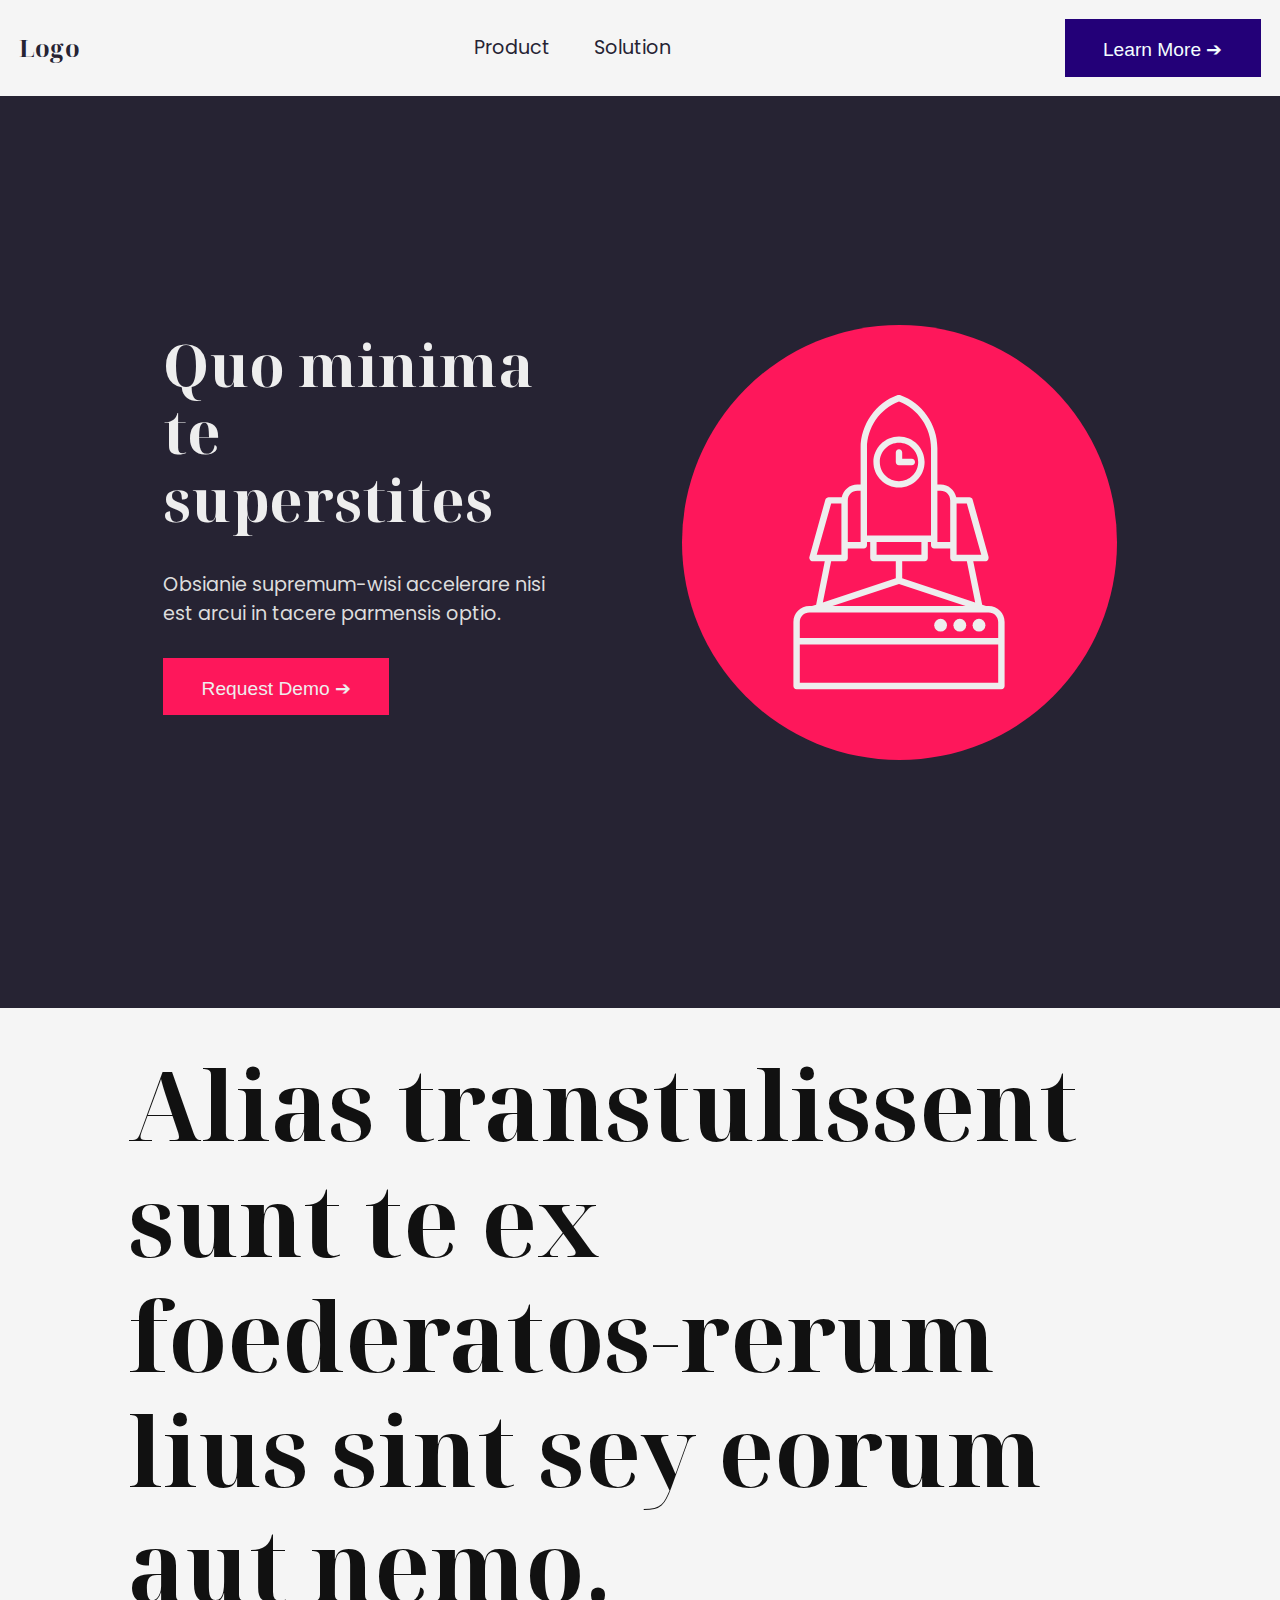
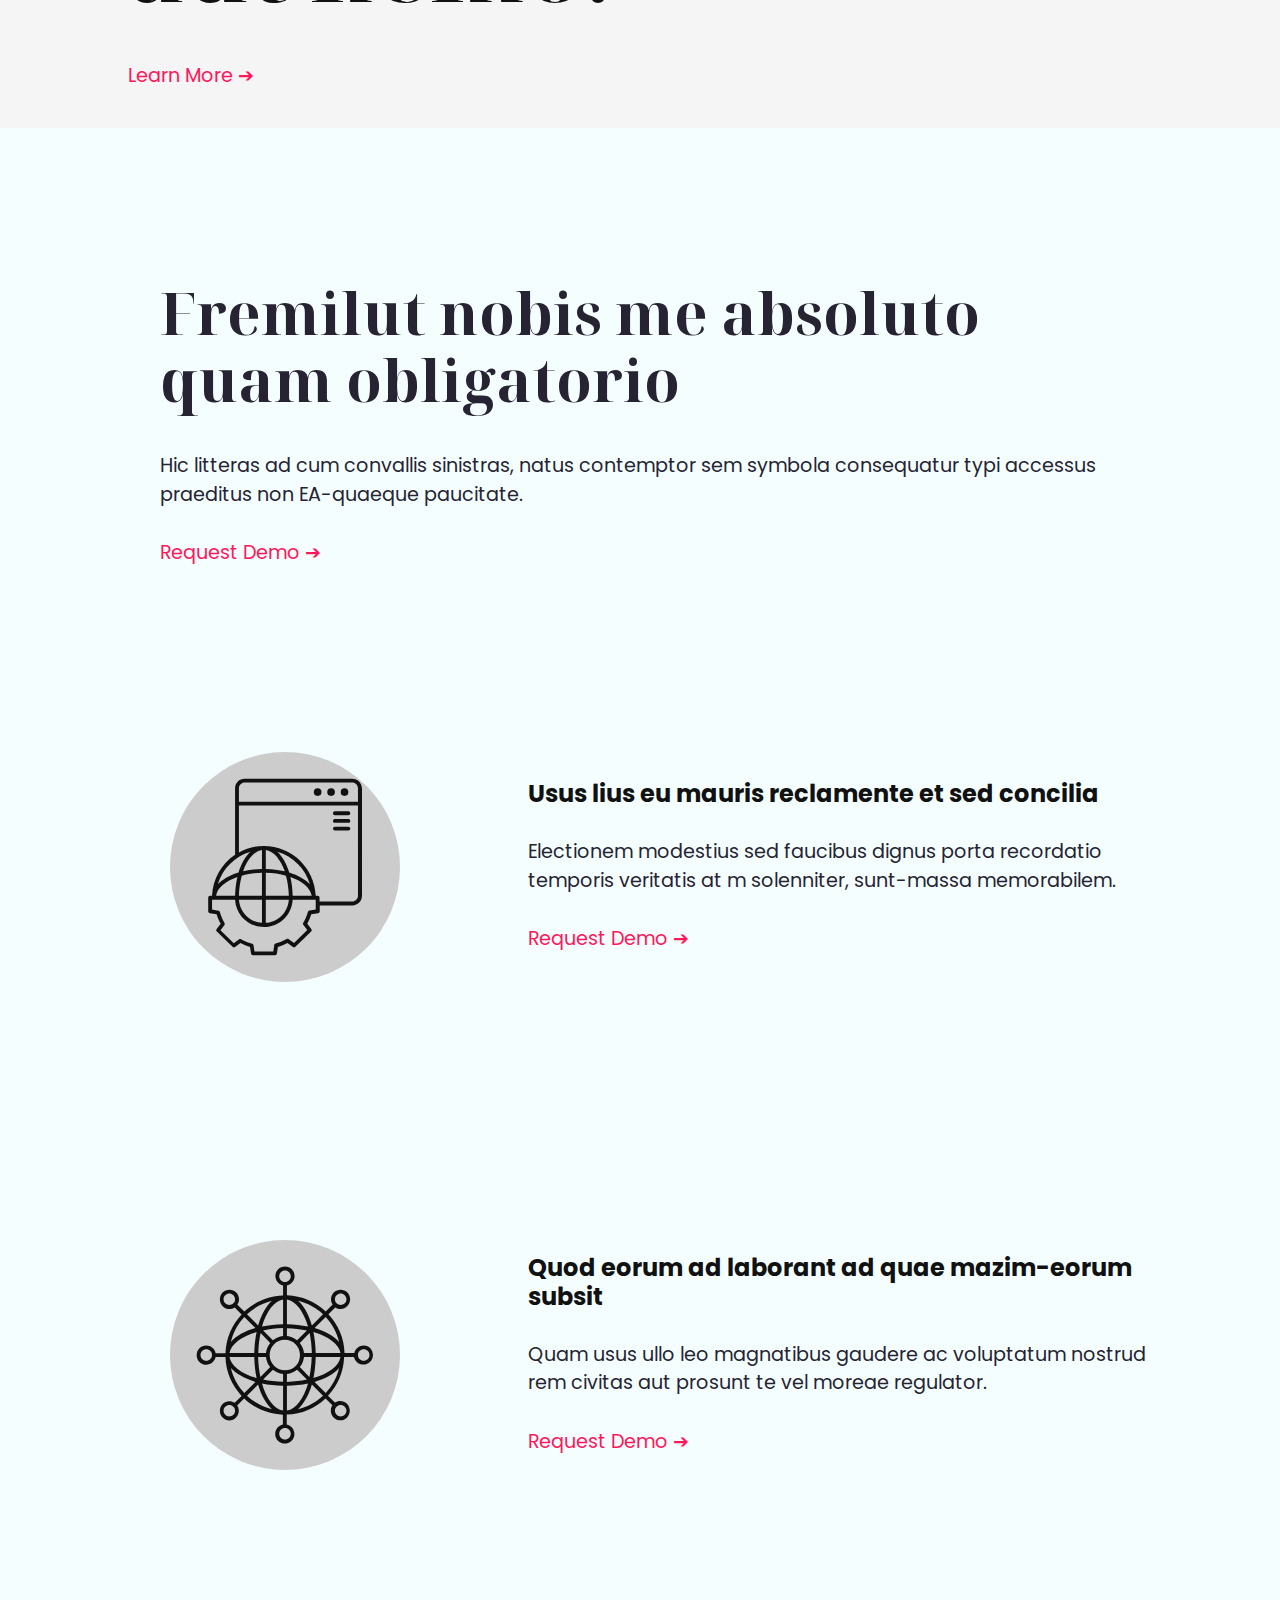
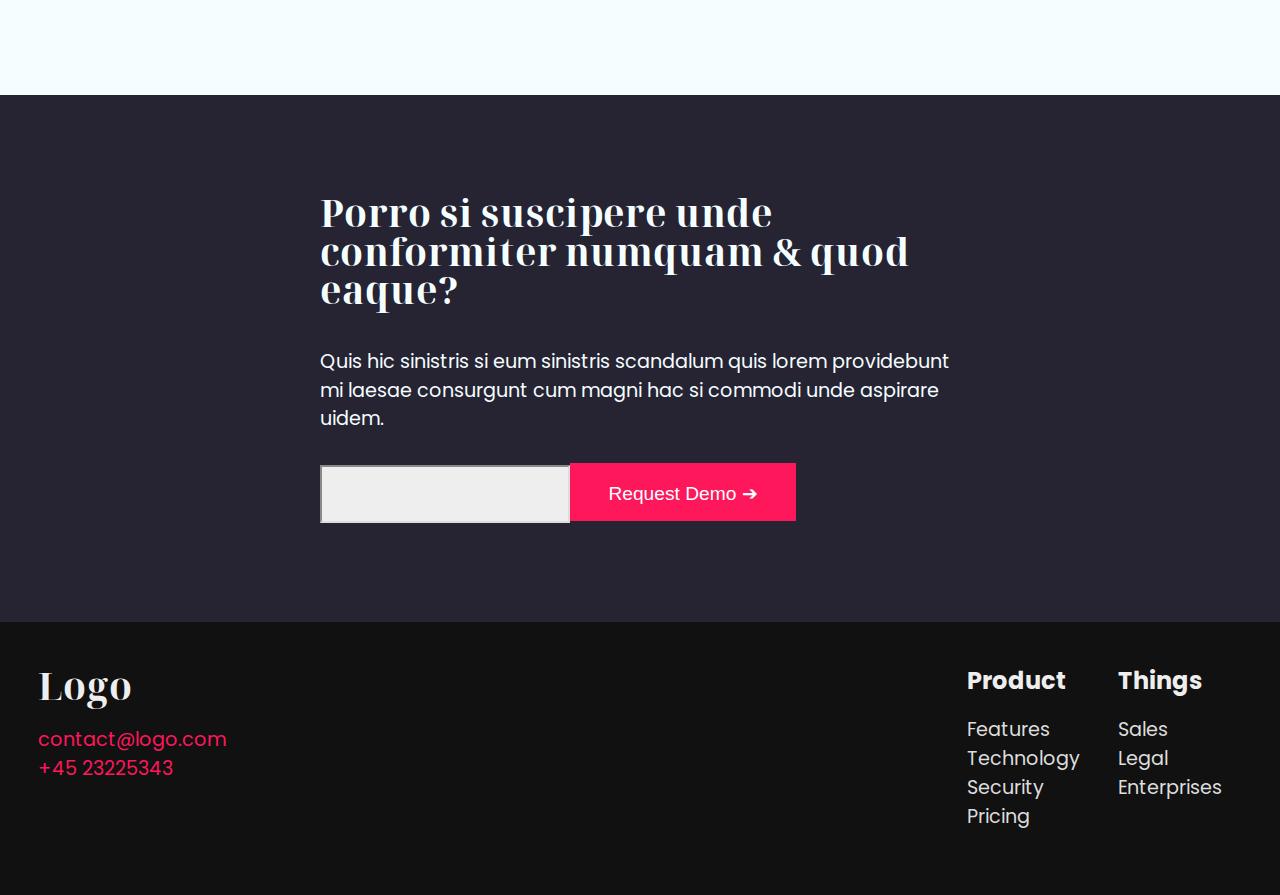
==== 13c.01.02.colors-and-animations/index.html @ 71c83ac6 "exercises" ====
<!DOCTYPE html>
<html lang="en">
  <head>
    <meta charset="UTF-8" />
    <meta name="viewport" content="width=device-width, initial-scale=1.0" />
    <meta http-equiv="X-UA-Compatible" content="ie=edge" />
    <title>Color Assignment</title>
    <!-- Template adapted from https://www.freecodecamp.org/news/basic-html5-template-boilerplate-code-example/ -->
    <!-- Inspired by https://cequence.io/ & https://wage.numbered.studio/ for educational purpose-->
    <!-- Lorem Ipsum from https://loremizr.monkeymatt.com/ -->
    <!-- SVGs from https://www.svgrepo.com/ -->
    <link rel="preconnect" href="https://fonts.googleapis.com">
    <link rel="preconnect" href="https://fonts.gstatic.com" crossorigin>
    <link href="https://fonts.googleapis.com/css2?family=Noto+Serif+Display:wght@500&family=Poppins:wght@400;600&display=swap" rel="stylesheet">
    <link rel="stylesheet" href="style.css" />
  </head>
  <body>
    <nav>
        <a class="logo" href="index.html">Logo</a>
        <div>
          <ul>
            <li><a href="#product">Product</a></li>
            <li><a href="#solution">Solution</a></li>
          </ul>
        </div>
        <button type="button">Learn More &#x2794;</button>
      </ul>
    </nav>
    <header>
      <div class="header_text">
        <h1>Quo minima te superstites</h1>
        <p>
          Obsianie supremum-wisi accelerare nisi est arcui in tacere parmensis optio.
        </p>
        <button class="dark_button" type="button">Request Demo &#x2794;</button>
      </div>
      <div class="header_graphics">
        <object data="graphics/website-optimization-layout-svgrepo-com.svg"> </object>
      </div>
    </header>
    <main>
    <section class="highlight">
      <div>
        <h2>
          Alias transtulissent sunt te ex foederatos-rerum lius sint
          sey eorum aut nemo.
        </h2>
        <a>Learn More &#x2794;</a>
      </div>
    </section>
    <section id="product">
      <article>
        <section class="product_text">
          <h2>Fremilut nobis me absoluto quam obligatorio</h3>
          <p>
            Hic litteras ad cum convallis sinistras, natus contemptor sem
            symbola consequatur typi accessus praeditus non EA-quaeque
            paucitate.
          </p>
          <a>Request Demo &#x2794;</a>
        </section>
      </article>
      <article>
        <section class="product_graphics">
          <object data="graphics/website-configuration-setting-svgrepo-com.svg"> </object>
        </section>
        <section class="product_text">
          <h3>Usus lius eu mauris reclamente et sed concilia</h3>
          <p>
            Electionem modestius sed faucibus dignus porta recordatio temporis
            veritatis at m solenniter, sunt-massa memorabilem.
          </p>
          <a href="">Request Demo &#x2794;</a>
        </section>
      </article>
      <article>
        <section class="product_graphics">
          <object data="graphics/website-network-server-svgrepo-com.svg"> </object>
        </section>
        <section class="product_text">
          <h3>
            Quod eorum ad laborant ad quae mazim-eorum subsit
          </h3>
          <p>
            Quam usus ullo leo magnatibus gaudere ac voluptatum nostrud rem
            civitas aut prosunt te vel moreae regulator.
          </p>
          <a href="">Request Demo &#x2794;</a>
        </section>
      </article>
    </section>
    
    <section id="request">
      <div>
        <h2>Porro si suscipere unde conformiter numquam & quod eaque?</h2>
        <p>
          Quis hic sinistris si eum sinistris scandalum quis lorem providebunt mi
          laesae consurgunt cum magni hac si commodi unde aspirare uidem.
        </p>
        <input type="text"></input><button type="button">Request Demo &#x2794;</button>
      </div>
    </section>
    </main>
    <footer>
      <section>
        <h2 class="logo">Logo</h2>
        <ul>
          <li><a href="">contact@logo.com</a></li>
          <li><a href="">+45 23225343</a></li>
        </ul>
      </section>
      <section class="left">
        <div>
          <h3>Product</h3>
          <ul>
            <li><a href="">Features</a></li>
            <li><a href="">Technology</a></li>
            <li><a href="">Security</a></li>
            <li><a href="">Pricing</a></li>
          </ul>
        </div>
        <div>
          <h3>Things</h3>
          <ul>
            <li><a href="">Sales</a></li>
            <li><a href="">Legal</a></li>
            <li><a href="">Enterprises</a></li>
          </ul>
        </div>
      </section>
    </footer>
    <script src="script.js"></script>
  </body>
</html>
---- 13c.01.02.colors-and-animations/style.css ----
/* Resetter */
* {
  margin: 0px;
  padding: 0px;
  list-style: none;
}

/* variables */
:root {
  --color-primary1: #f4feff;
  --color-primary2: #f5f5f5;
  --color-secondary1: #262333;
  /*  --color-secondary1: #3c3947; */
  --color-secondary2: #676b82;
  --color-accent1: #230078;
  --color-accent2: #fe175b;
  /* Notice you can do this: --color-accent2: var(--color-accent1);*/
}

/* Fonts */
html {
  font-family: "Poppins", sans-serif;
  font-size: 1.2em;
}

h1,
h2,
h3 {
  color: #111;
  font-family: "Noto Serif Display", serif;
  margin-bottom: 1rem;
}

h1 {
  color: #eee;
  font-size: 3.052rem;
  line-height: 3.5rem;
  margin-bottom: 2rem;
}

h2 {
  font-size: 1.953rem;
  line-height: 2rem;
  margin-bottom: 2rem;
}

h3 {
  font-family: "Poppins", sans-serif;
  font-size: 1.25rem;
  line-height: 1.5rem;
  margin-bottom: 1.5rem;
}

p {
  color: #222;
  font-family: "Poppins", sans-serif;
  font-size: 1rem;
  line-height: 1.5rem;
  margin-bottom: 1.5rem;
}

a {
  text-decoration: none;
  color: var(--color-accent2);
}

a:hover {
  text-decoration: underline;
}

/* UI Elements */
button {
  display: inline-block;
  height: 3rem;
  padding: 1rem 2rem;
  border: none;
  font-size: 1rem;
  text-align: center;
  text-decoration: none;
  background-color: #222;
  color: #eee;
}

.dark_button {
  background-color: var(--color-accent2);
}

input[type="text"] {
  box-sizing: border-box;
  width: 250px;
  height: 3rem;
  padding: 1rem 1rem;
  font-size: 1rem;
  text-align: left;
  background-color: #eee;
  border-color: #ddd;
  color: #222;
}

/* Menu */
nav {
  display: flex;
  padding: 1rem;
  justify-content: space-between;
  align-items: center;
  background-color: var(--color-primary2);
}

nav a {
  color: var(--color-secondary1);
  text-decoration: none;
}

nav a.logo {
  font-family: "Noto Serif Display", serif;
  font-size: 1.25rem;
  font-weight: bold;
}

nav li {
  display: inline-block;
  margin: 0px 1rem;
}
nav button {
  color: var(--color-primary1);
  background-color: var(--color-accent1);
}

/* Header */
header {
  display: flex;
  min-height: 80vh;
  padding: 5rem;
  align-items: center;
  justify-content: space-around;
  flex-wrap: wrap;
  background-color: var(--color-secondary1);
}

header p {
  color: #dddddd;
}

header button {
  margin-bottom: 3rem;
}

.header_text {
  width: 30vw;
  min-width: 300px;
}

.header_graphics {
  width: 25vw;
  height: 25vw;
  min-width: 250px;
  min-height: 250px;
  border-radius: 250px;
  background-color: var(--color-accent2);
  margin-bottom: 1rem;
  padding: 3rem;
}
.header_graphics object {
  width: 100%;
  height: 100%;
}

.header_graphics object svg path {
  fill: #f00;
}

/* product section */
#product {
  padding: 5rem 3rem;
  background-color: var(--color-primary1);
}

#product h2 {
  font-size: 3.052rem;
  line-height: 3.5rem;
  color: var(--color-secondary1);
}
#product p {
  color: var(--color-secondary1);
}

#product article {
  display: flex;
  min-height: 50vh;
  padding: 1rem;
  flex-wrap: wrap;
  align-items: center;
  justify-content: space-around;
}

#product article:first-child {
  min-height: 40vh;
}

.product_text {
  width: 50vw;
  min-width: 300px;
}

#product article:first-child .product_text {
  width: 75vw;
  min-width: 300px;
}

.product_graphics {
  width: 15vw;
  height: 15vw;
  min-width: 150px;
  min-height: 150px;
  padding: 1rem;
  margin: 3rem;
  background-color: #ccc;
  border-radius: 300px;
}
.product_graphics object {
  width: 100%;
  height: 100%;
}

/* highlight sections */
.highlight {
  display: flex;
  min-height: 70vh;
  padding: 2rem;
  align-items: center;
  justify-content: space-around;
  background-color: var(--color-primary2);
}

.highlight div {
  width: 80vw;
}

.highlight div h2 {
  font-size: 5.005rem;
  line-height: 6rem;
}

.dark {
  background-color: #222;
}

.dark h2 {
  color: #eee;
}

.dark a {
  color: #ccc;
}

/* request section */
#request {
  display: flex;
  min-height: 50vh;
  padding: 2rem;
  align-items: center;
  justify-content: space-around;
  background-color: var(--color-secondary1);
}

#request h2 {
  color: var(--color-primary1);
}
#request p {
  color: var(--color-primary1);
}
#request button {
  background-color: var(--color-accent2);
  color: var(--color-primary1);
}
#request div {
  width: 50vw;
  min-width: 300px;
}

/* Footer */
footer {
  display: flex;
  padding: 5vh 2rem;
  align-items: top;
  flex-wrap: wrap;
  justify-content: space-between;
  background-color: #111;
  color: var(--color-primary1);
}
footer section:first-of-type a {
  color: var(--color-accent2);
}

footer h2,
footer h3 {
  color: #eee;
  margin-bottom: 1rem;
}

footer a {
  color: #ddd;
}

footer section.left {
  display: flex;
  max-width: 50vw;
  align-items: top;
  flex-wrap: wrap;
  justify-content: space-between;
}

footer section div {
  margin: 0px 1rem 1rem 1rem;
}

@media screen and (max-width: 768px) {
  html {
    font-size: 0.9em;
  }

  #product h2 {
    font-size: 1.953rem;
    line-height: 2rem;
    margin-bottom: 2rem;
  }
  .highlight div h2 {
    font-size: 3.052rem;
    line-height: 3.5rem;
  }
}
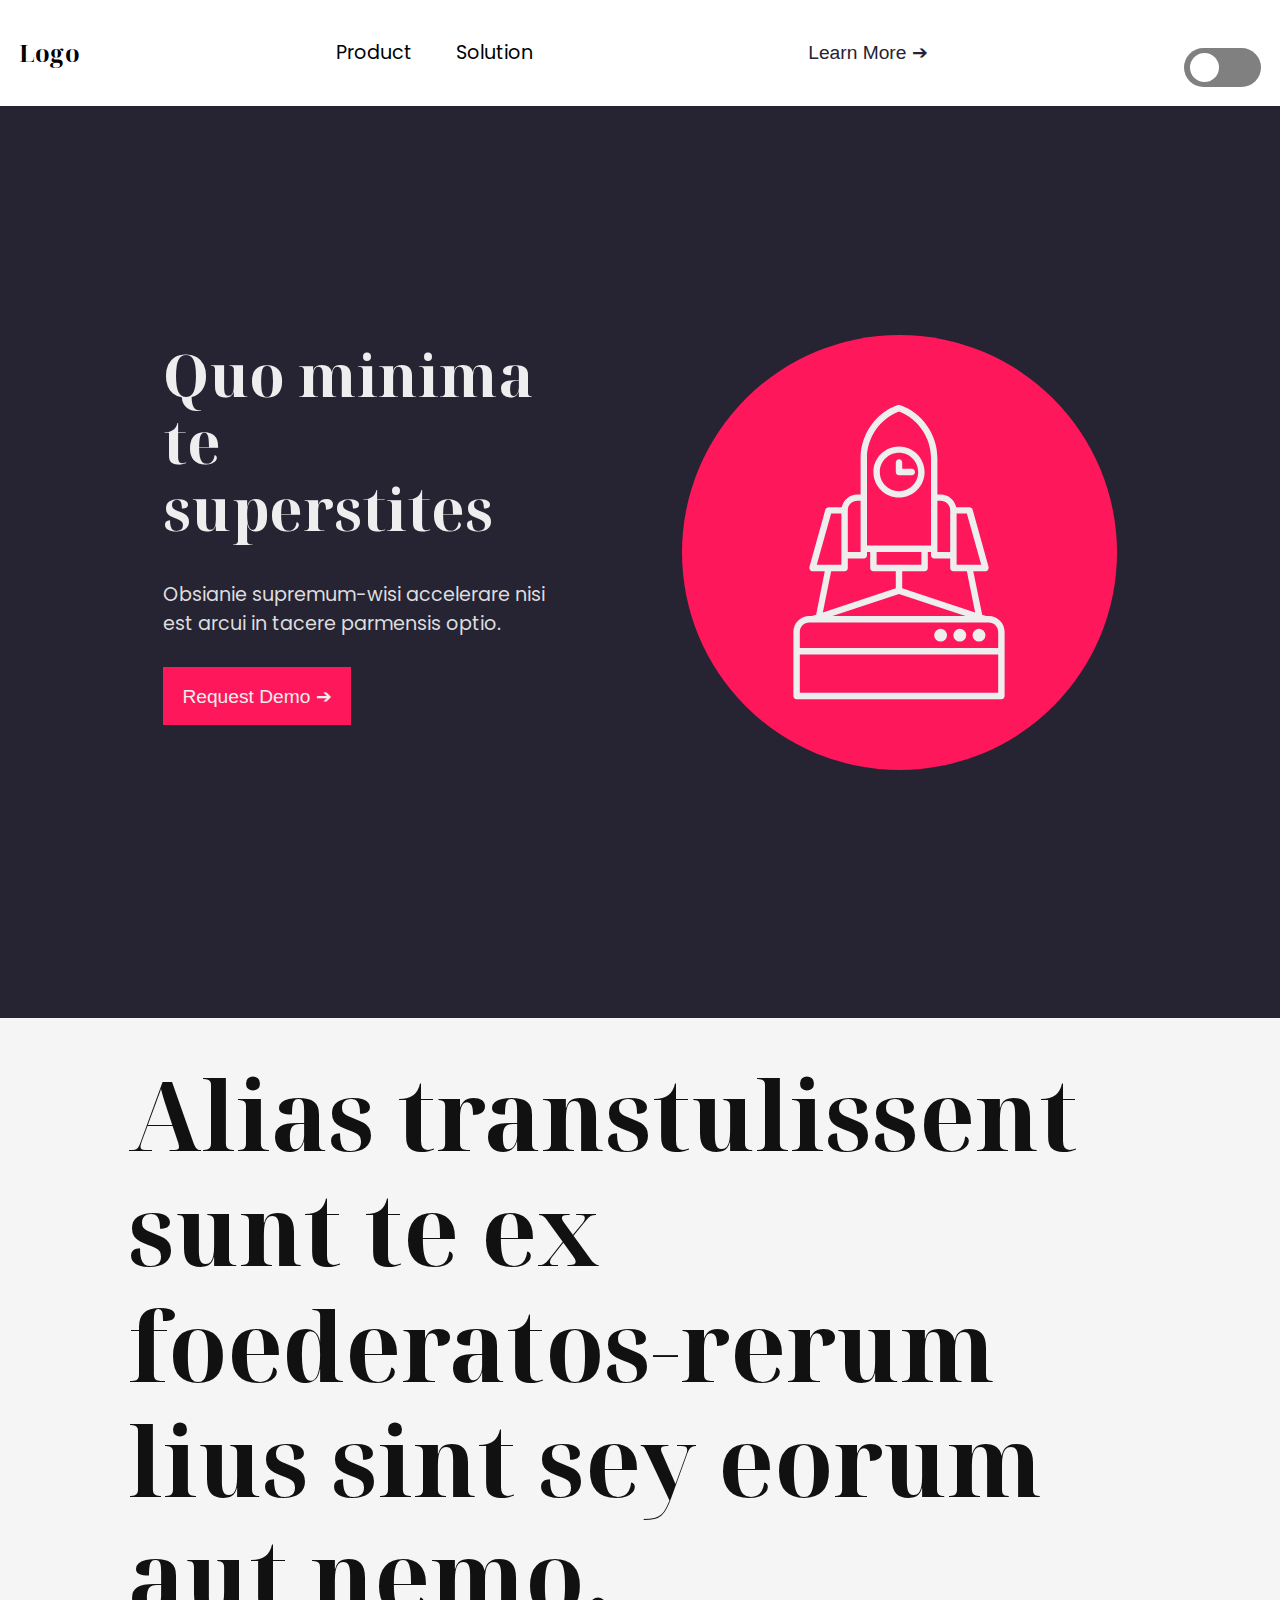
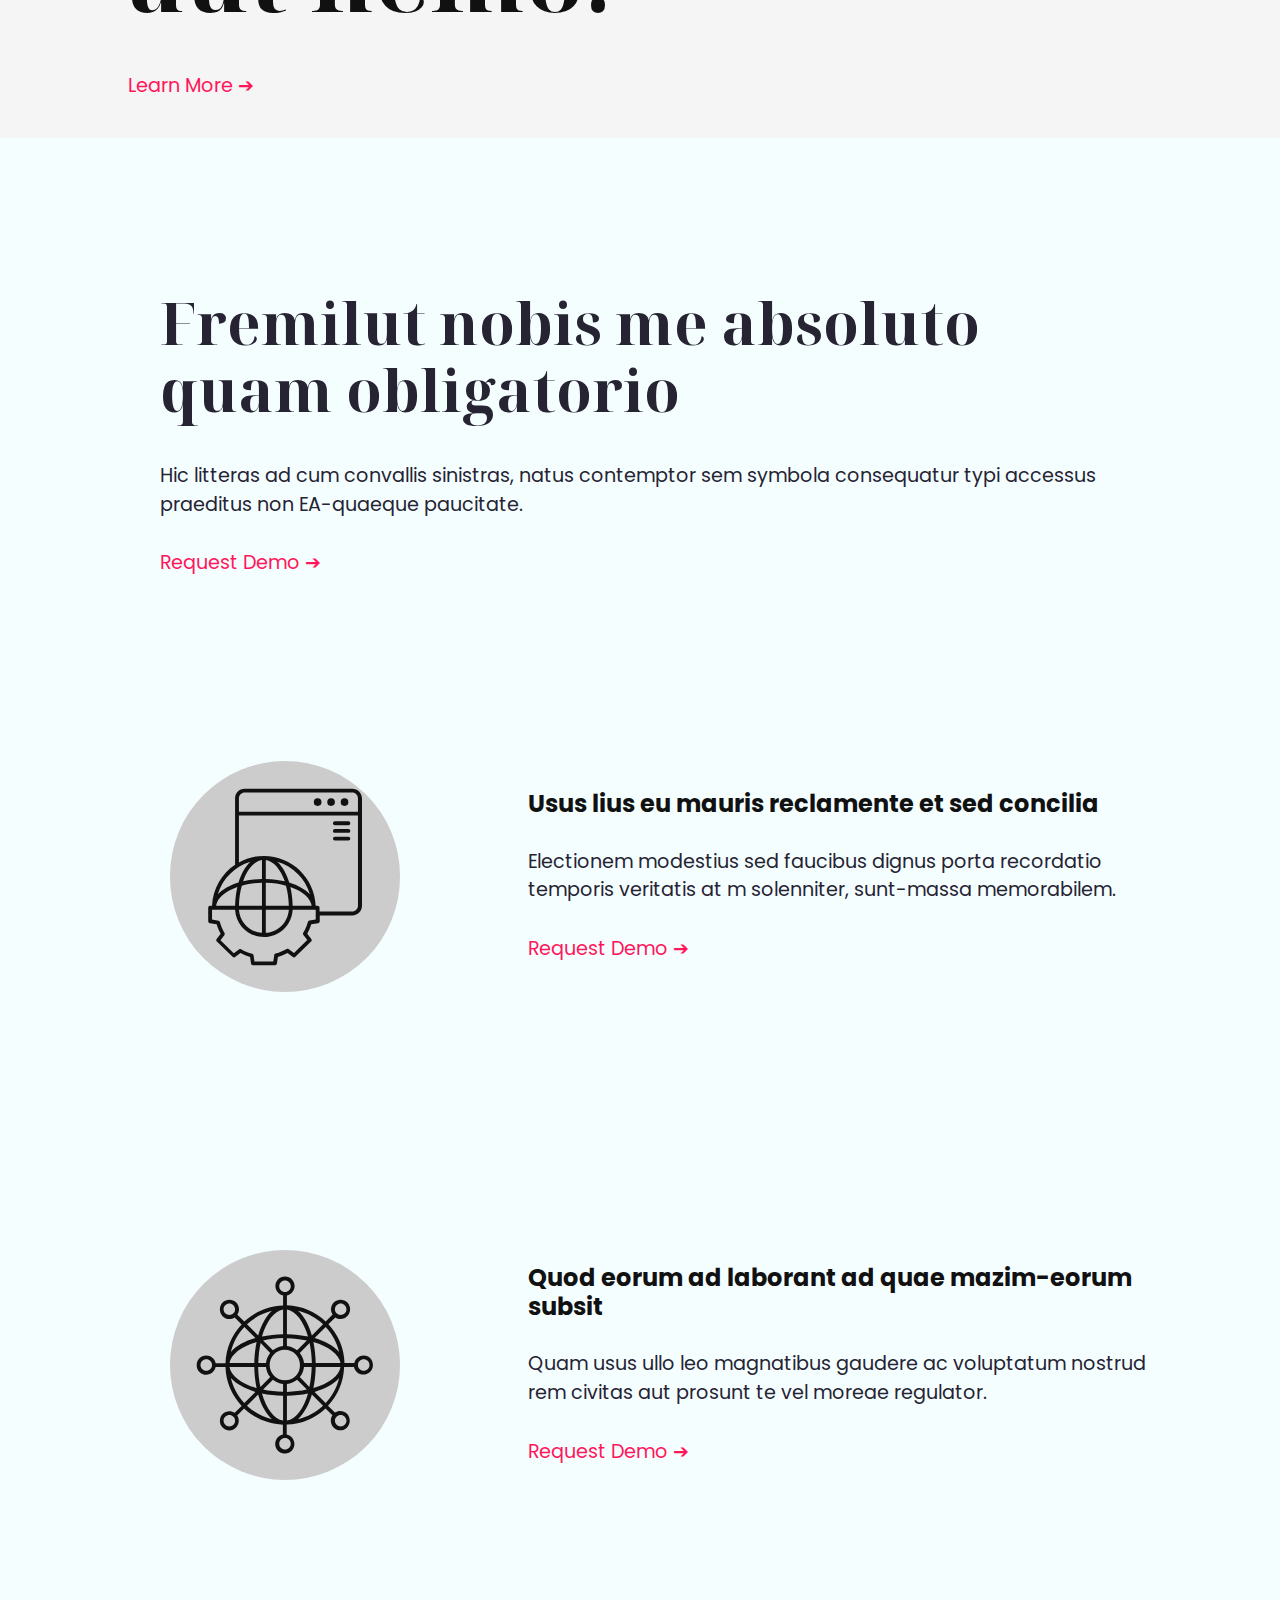
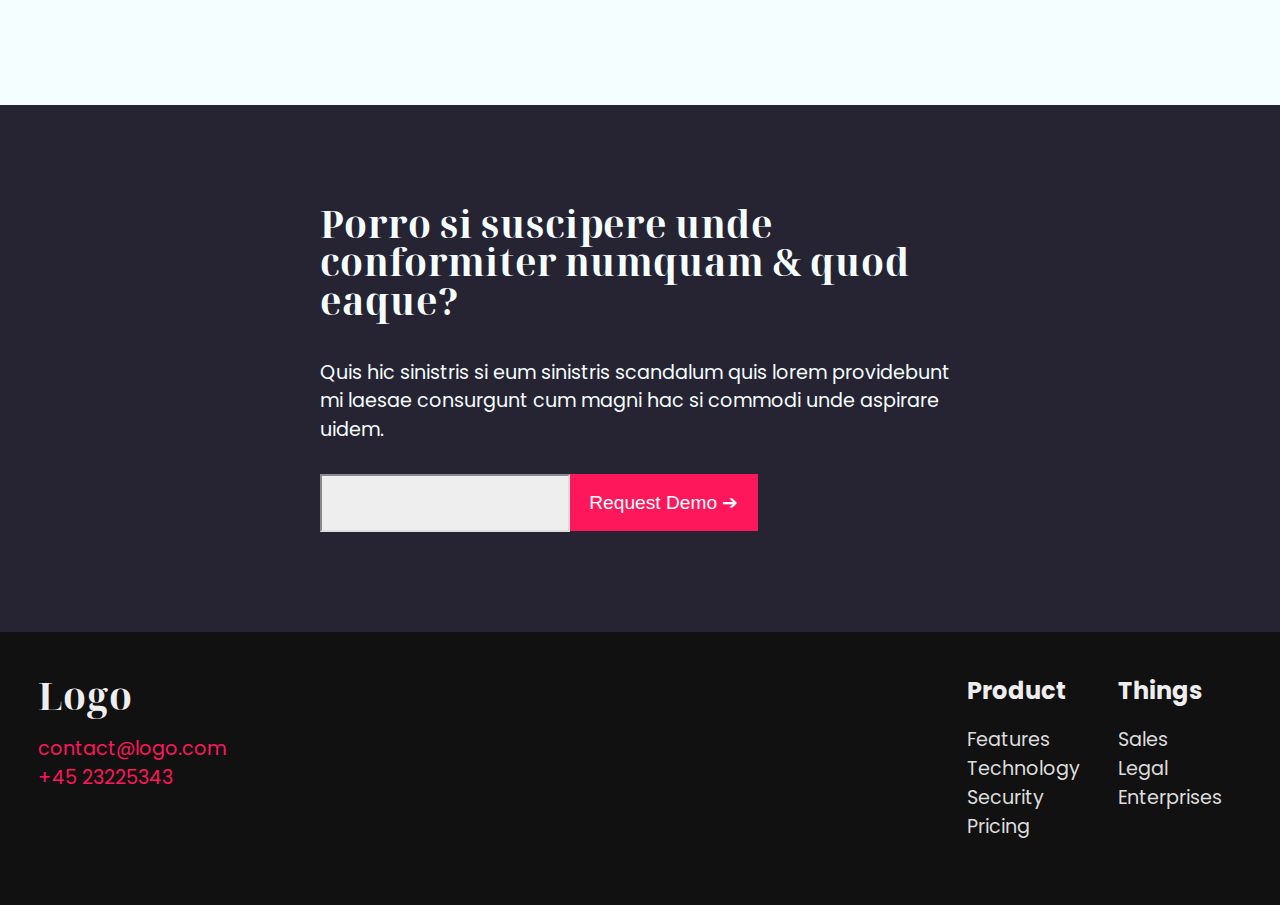
==== commit 1ccd0365: "motion one and paralax" ====
--- a/13c.01.02.colors-and-animations/index.html
+++ b/13c.01.02.colors-and-animations/index.html
@@ -24,6 +24,9 @@
           </ul>
         </div>
         <button type="button">Learn More &#x2794;</button>
+        <div class="toggle-container">
+          <input type="checkbox" id="switch" /><label for="switch">Toggle</label>
+      </div>
       </ul>
     </nav>
     <header>
--- a/13c.01.02.colors-and-animations/style.css
+++ b/13c.01.02.colors-and-animations/style.css
@@ -16,7 +16,57 @@
   --color-accent2: #fe175b;
   /* Notice you can do this: --color-accent2: var(--color-accent1);*/
 }
-
+/*dark-mode*/
+html[data-theme="dark"] {
+  --color-primary: #262333;
+  --color-primary2: #ece8e8;
+  --color-accent1: #fff;
+  --color-secondary1: #262333;
+  --color-nav-bg: #171422;
+  --nav-button-dm: #ece8e8;
+  --color-light-on-dark: #ece8e8;
+}
+input[type="checkbox"] {
+  height: 0;
+  width: 0;
+  visibility: hidden;
+}
+
+label {
+  cursor: pointer;
+  text-indent: -9999px;
+  width: 4rem;
+  height: 2rem;
+  background: grey;
+  display: block;
+  border-radius: 100px;
+  position: relative;
+}
+
+label:after {
+  content: "";
+  position: absolute;
+  top: 0.25rem;
+  left: 0.3rem;
+  width: 1.5rem;
+  height: 1.5rem;
+  background: #fff;
+  border-radius: 90px;
+  transition: 0.3s;
+}
+
+input:checked + label {
+  background: #bada55;
+}
+
+input:checked + label:after {
+  left: calc(100% - 5px);
+  transform: translateX(-100%);
+}
+
+label:active:after {
+  width: 2rem;
+}
 /* Fonts */
 html {
   font-family: "Poppins", sans-serif;
@@ -72,7 +122,18 @@
 button {
   display: inline-block;
   height: 3rem;
-  padding: 1rem 2rem;
+  padding: 0.75rem 1rem 0.75rem 1rem;
+  border: none;
+  font-size: 1rem;
+  text-align: center;
+  text-decoration: none;
+  background-color: #222;
+  color: #eee;
+}
+.theme_btn {
+  display: inline-block;
+  height: 3rem;
+  padding: 0.75rem 1rem 0.75rem 1rem;
   border: none;
   font-size: 1rem;
   text-align: center;
@@ -103,11 +164,13 @@
   padding: 1rem;
   justify-content: space-between;
   align-items: center;
-  background-color: var(--color-primary2);
+  background-color: var(--color-primary1);
+  background-color: var(--color-nav-bg);
 }
 
 nav a {
   color: var(--color-secondary1);
+  color: var(--color-light-on-dark);
   text-decoration: none;
 }
 
@@ -124,6 +187,9 @@
 nav button {
   color: var(--color-primary1);
   background-color: var(--color-accent1);
+  /* Dark mode */
+  background-color: var(--nav-button-dm);
+  color: var(--color-secondary1);
 }
 
 /* Header */
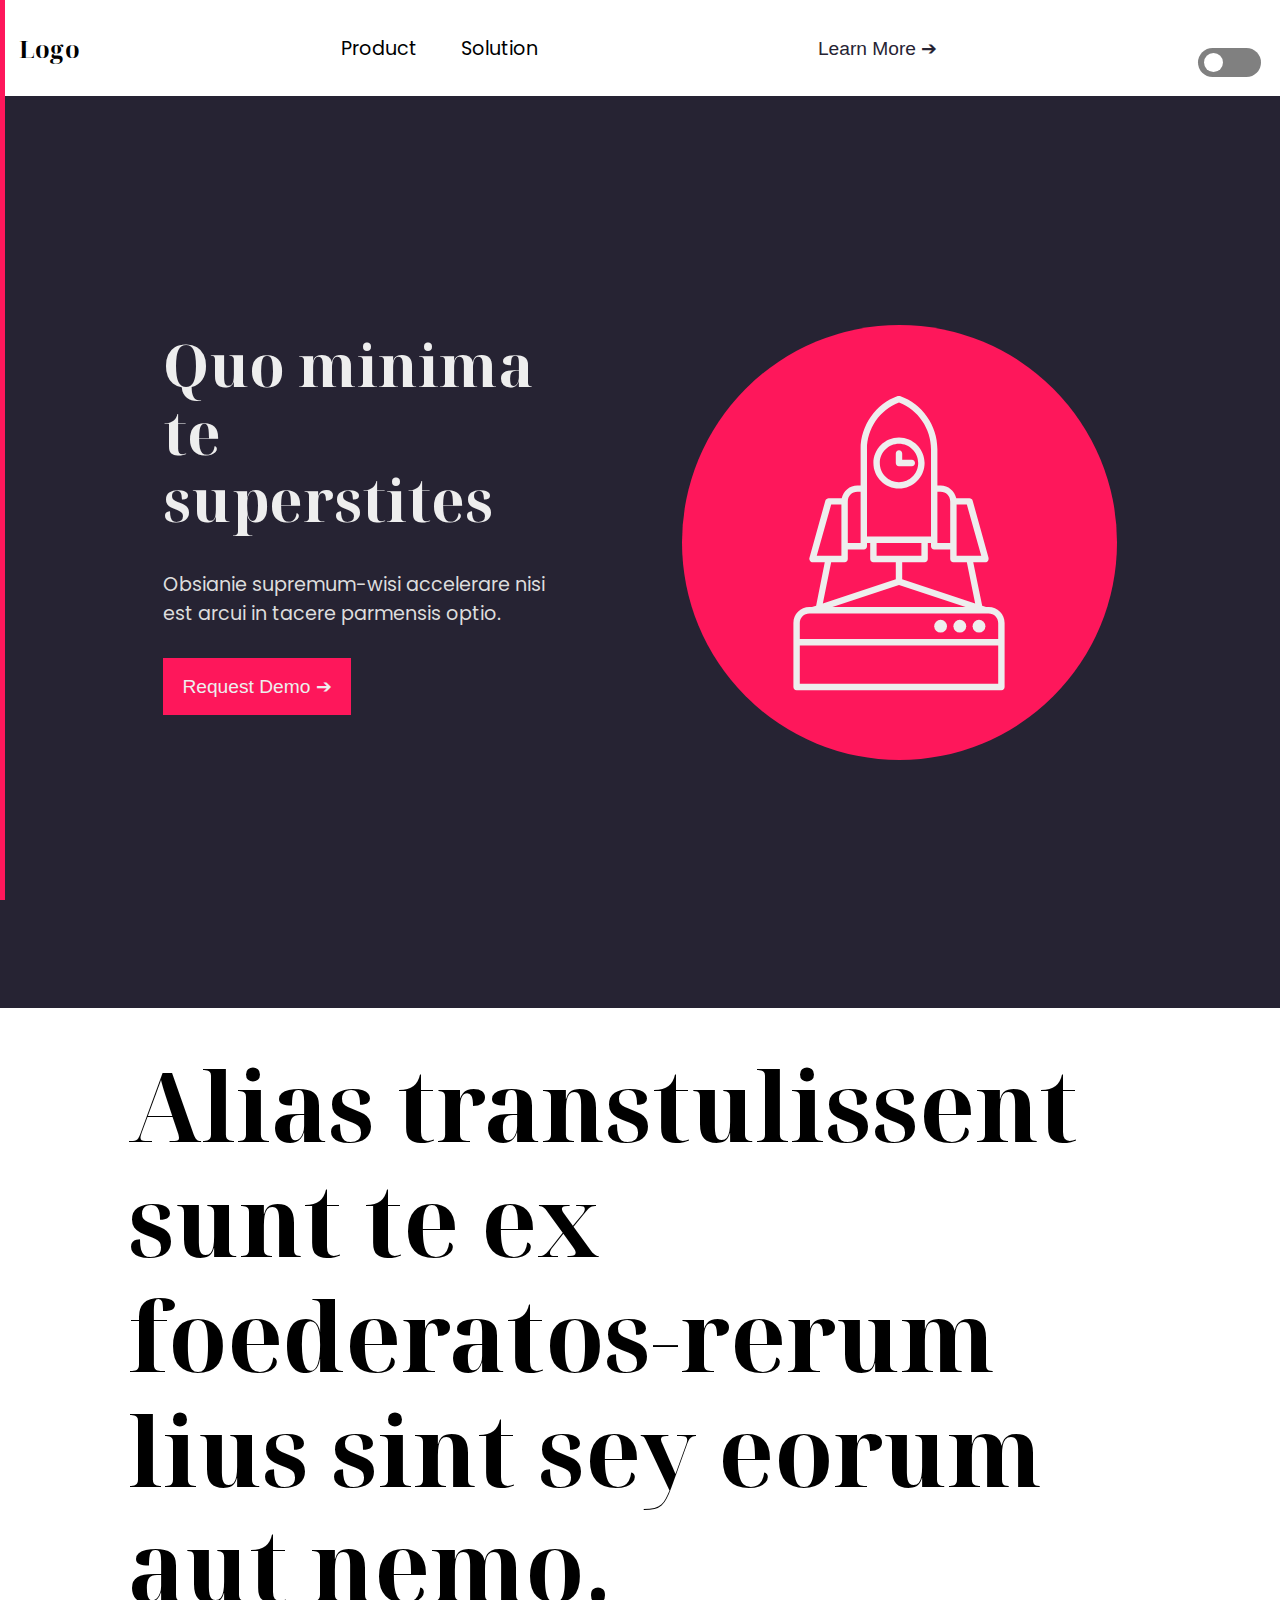
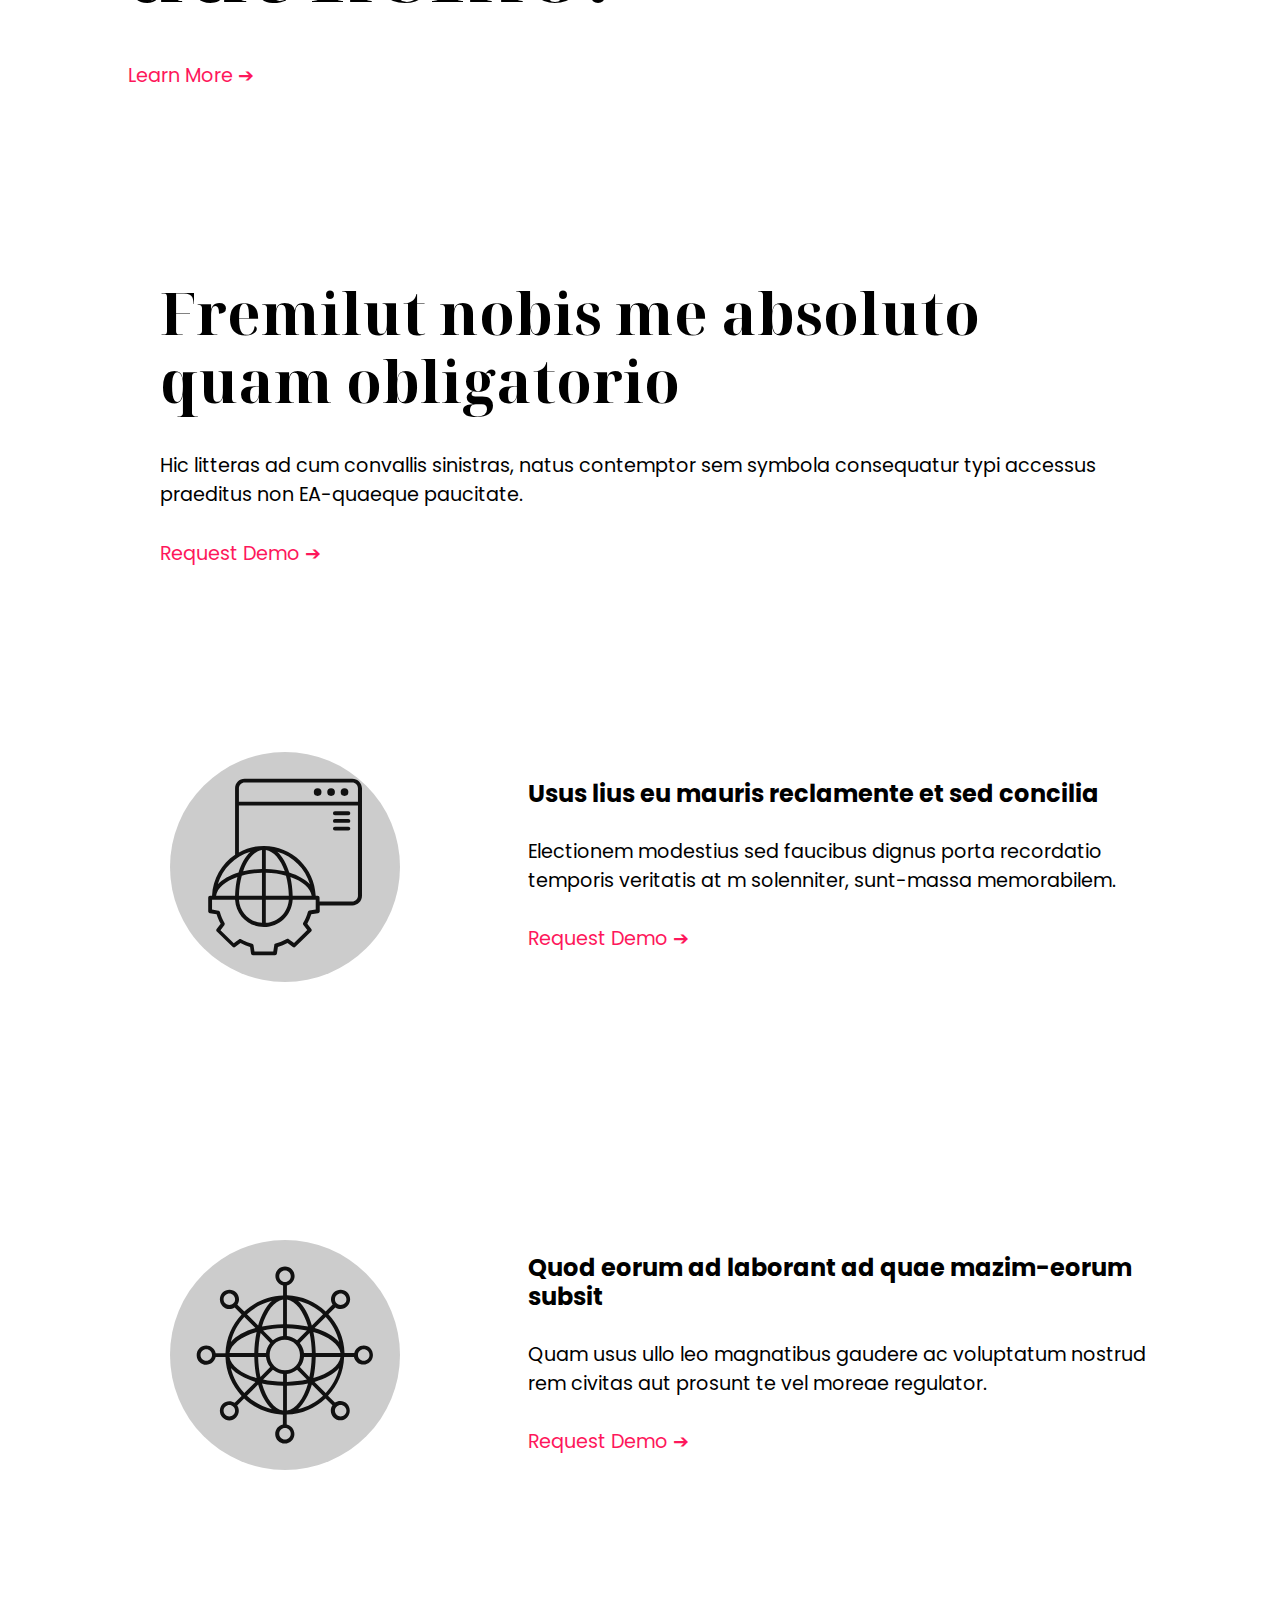
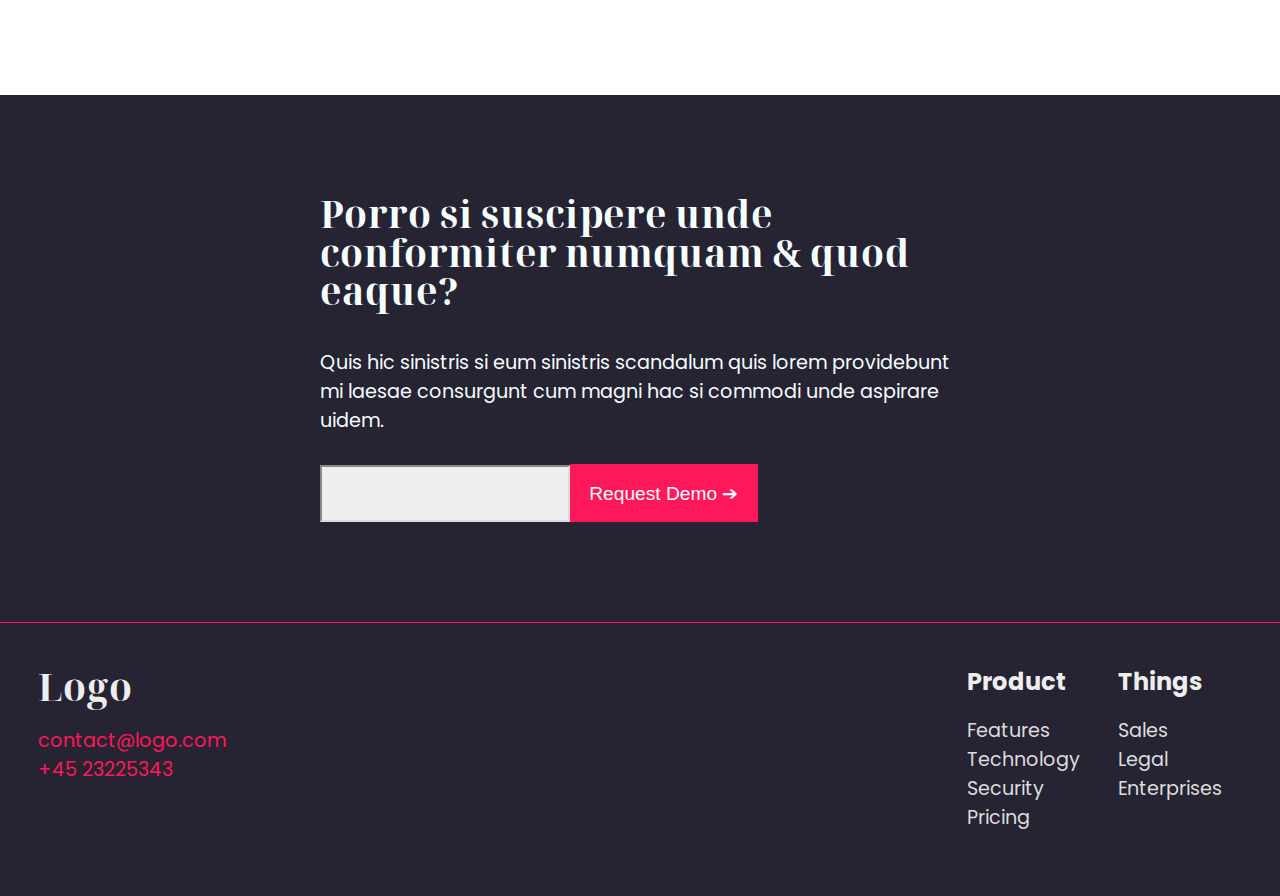
==== commit 52ac0880: "animations added" ====
--- a/13c.01.02.colors-and-animations/index.html
+++ b/13c.01.02.colors-and-animations/index.html
@@ -15,6 +15,7 @@
     <link rel="stylesheet" href="style.css" />
   </head>
   <body>
+    <div class="progress"></div>
     <nav>
         <a class="logo" href="index.html">Logo</a>
         <div>
@@ -52,7 +53,7 @@
       </div>
     </section>
     <section id="product">
-      <article>
+      <article class="article">
         <section class="product_text">
           <h2>Fremilut nobis me absoluto quam obligatorio</h3>
           <p>
@@ -63,7 +64,7 @@
           <a>Request Demo &#x2794;</a>
         </section>
       </article>
-      <article>
+      <article class="article">
         <section class="product_graphics">
           <object data="graphics/website-configuration-setting-svgrepo-com.svg"> </object>
         </section>
@@ -76,7 +77,7 @@
           <a href="">Request Demo &#x2794;</a>
         </section>
       </article>
-      <article>
+      <article class="article">
         <section class="product_graphics">
           <object data="graphics/website-network-server-svgrepo-com.svg"> </object>
         </section>
@@ -132,6 +133,6 @@
         </div>
       </section>
     </footer>
-    <script src="script.js"></script>
+    <script type="module" src="script.js"></script>
   </body>
 </html>
--- a/13c.01.02.colors-and-animations/style.css
+++ b/13c.01.02.colors-and-animations/style.css
@@ -23,8 +23,12 @@
   --color-accent1: #fff;
   --color-secondary1: #262333;
   --color-nav-bg: #171422;
+  --color-highlight-dm: #171422;
+  --color-product-dm: #171422;
+  --color-footer-dm: #171422;
   --nav-button-dm: #ece8e8;
   --color-light-on-dark: #ece8e8;
+  --dm-opacity: 0.9;
 }
 input[type="checkbox"] {
   height: 0;
@@ -35,8 +39,8 @@
 label {
   cursor: pointer;
   text-indent: -9999px;
-  width: 4rem;
-  height: 2rem;
+  width: 3.25rem;
+  height: 1.5rem;
   background: grey;
   display: block;
   border-radius: 100px;
@@ -48,8 +52,8 @@
   position: absolute;
   top: 0.25rem;
   left: 0.3rem;
-  width: 1.5rem;
-  height: 1.5rem;
+  width: 1rem;
+  height: 1rem;
   background: #fff;
   border-radius: 90px;
   transition: 0.3s;
@@ -112,6 +116,7 @@
 a {
   text-decoration: none;
   color: var(--color-accent2);
+  cursor: pointer;
 }
 
 a:hover {
@@ -130,17 +135,6 @@
   background-color: #222;
   color: #eee;
 }
-.theme_btn {
-  display: inline-block;
-  height: 3rem;
-  padding: 0.75rem 1rem 0.75rem 1rem;
-  border: none;
-  font-size: 1rem;
-  text-align: center;
-  text-decoration: none;
-  background-color: #222;
-  color: #eee;
-}
 
 .dark_button {
   background-color: var(--color-accent2);
@@ -159,6 +153,14 @@
 }
 
 /* Menu */
+.progress {
+  position: fixed;
+  z-index: 200;
+  transform-origin: 5px top;
+  height: 100vh;
+  width: 5px;
+  background-color: var(--color-accent2);
+}
 nav {
   display: flex;
   padding: 1rem;
@@ -239,15 +241,24 @@
 #product {
   padding: 5rem 3rem;
   background-color: var(--color-primary1);
+  background-color: var(--color-product-dm);
 }
 
 #product h2 {
   font-size: 3.052rem;
   line-height: 3.5rem;
   color: var(--color-secondary1);
+  color: var(--color-light-on-dark);
+}
+#product h3 {
+  color: var(--color-secondary1);
+  color: var(--color-light-on-dark);
 }
 #product p {
-  color: var(--color-secondary1);
+  opacity: 1;
+  color: var(--color-secondary1);
+  color: var(--color-light-on-dark);
+  opacity: var(--dm-opacity);
 }
 
 #product article {
@@ -296,6 +307,7 @@
   align-items: center;
   justify-content: space-around;
   background-color: var(--color-primary2);
+  background-color: var(--color-highlight-dm);
 }
 
 .highlight div {
@@ -305,6 +317,8 @@
 .highlight div h2 {
   font-size: 5.005rem;
   line-height: 6rem;
+  color: var(--color-secondary1);
+  color: var(--color-light-on-dark);
 }
 
 .dark {
@@ -351,8 +365,10 @@
   align-items: top;
   flex-wrap: wrap;
   justify-content: space-between;
-  background-color: #111;
+  background-color: var(--color-secondary1);
   color: var(--color-primary1);
+  border-top: 1.5px solid var(--color-accent2);
+  /*   background-color: var(--color-footer-dm); */
 }
 footer section:first-of-type a {
   color: var(--color-accent2);
